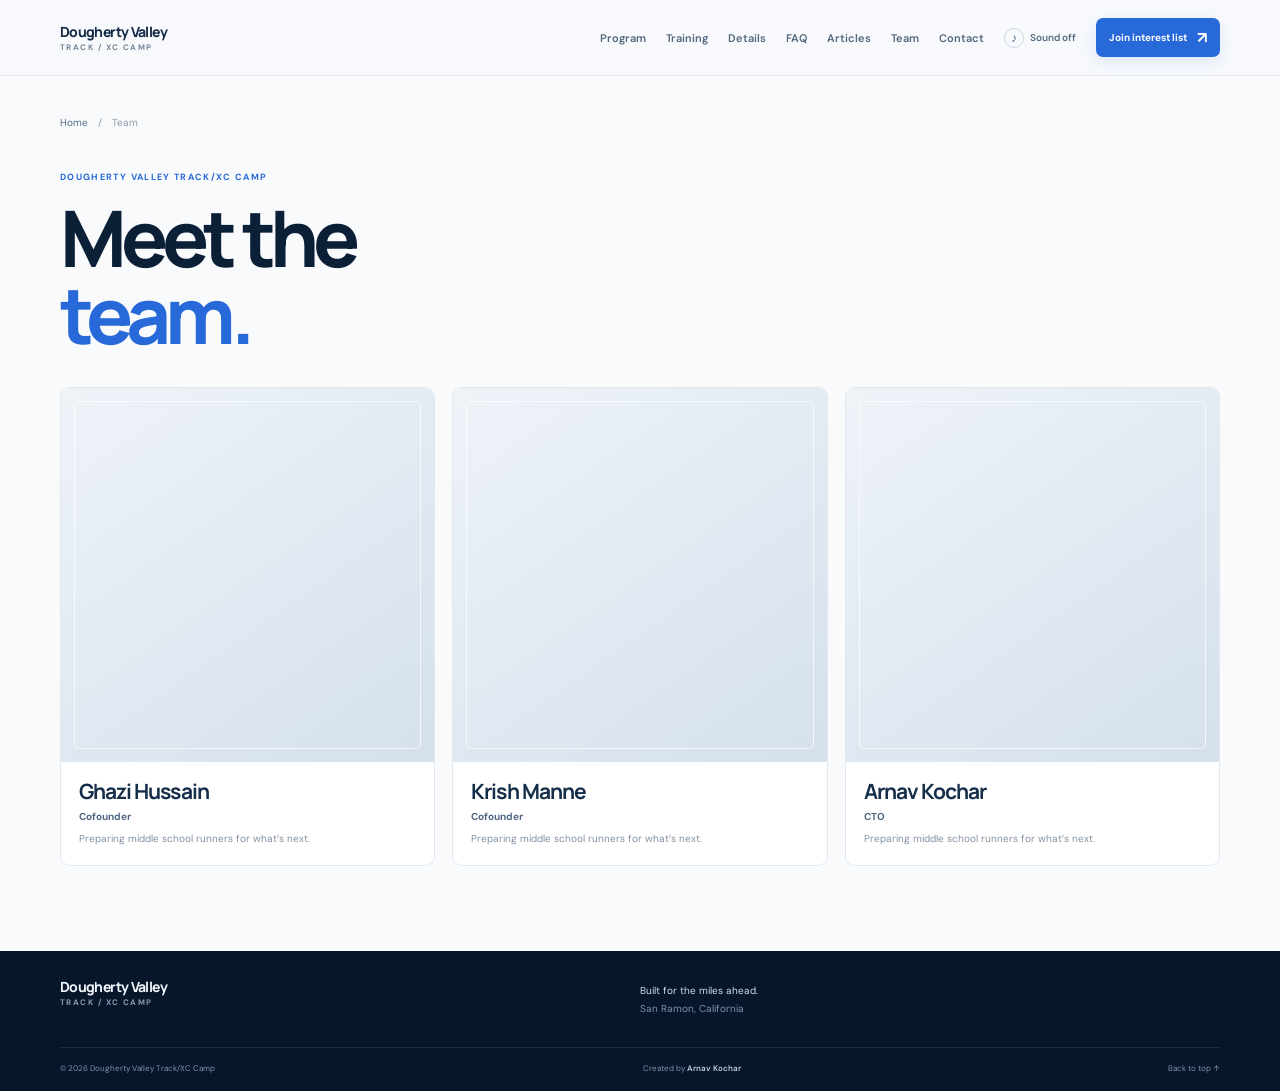
==== team.html @ f6f8bb3e "Build responsive track and XC camp website Co-authored-by: arena-agent <297053741+arena-agent@users." ====
<!doctype html>
<html lang="en"><head><meta charset="UTF-8"><meta name="viewport" content="width=device-width, initial-scale=1"><meta name="description" content="Meet the team behind Dougherty Valley Track/XC Camp."><meta name="theme-color" content="#f8fafc"><title>Meet the Team — Dougherty Valley Track/XC Camp</title><link rel="stylesheet" href="/styles.css"><script src="/script.js" defer></script></head>
<body class="team-page"><a class="skip-link" href="#main-content">Skip to content</a><header class="site-header" id="top"><nav class="nav wrap" aria-label="Main navigation"><a class="brand wordmark" href="/index.html" aria-label="Dougherty Valley Track XC Camp home"><span class="wordmark-title">Dougherty Valley</span><span class="wordmark-subtitle">TRACK / XC CAMP</span></a><button class="menu-toggle" aria-label="Open navigation" aria-expanded="false" aria-controls="primary-navigation"><span></span><span></span></button><div class="nav-links" id="primary-navigation"><a href="/index.html#program">Program</a><a href="/index.html#training">Training</a><a href="/index.html#details">Details</a><a href="/index.html#faq">FAQ</a><a href="/articles.html">Articles</a><a href="/team.html" aria-current="page">Team</a><a href="/index.html#contact">Contact</a><button class="sound-toggle" type="button" aria-label="Turn sound effects on" aria-pressed="false"><span class="sound-icon" aria-hidden="true">♪</span><span class="sound-label">Sound off</span></button><a class="button button-small" href="https://forms.gle/pATi6ZMqw8U1innz6" target="_blank" rel="noopener">Join interest list <span>↗</span></a></div></nav></header>
<main id="main-content" class="team-main wrap"><nav class="breadcrumbs" aria-label="Breadcrumb"><a href="/index.html">Home</a><span>/</span><span>Team</span></nav><header class="team-intro"><p class="eyebrow">DOUGHERTY VALLEY TRACK/XC CAMP</p><h1>Meet the<br><em>team.</em></h1></header><section class="team-roster" aria-label="Camp team members"><article class="team-member"><div class="team-photo" role="img" aria-label="Portrait space for Ghazi Hussain"></div><div class="member-info"><h2>Ghazi Hussain</h2><p class="member-role">Cofounder</p><p class="team-caption">Preparing middle school runners for what’s next.</p></div></article><article class="team-member"><div class="team-photo" role="img" aria-label="Portrait space for Krish Manne"></div><div class="member-info"><h2>Krish Manne</h2><p class="member-role">Cofounder</p><p class="team-caption">Preparing middle school runners for what’s next.</p></div></article><article class="team-member"><div class="team-photo" role="img" aria-label="Portrait space for Arnav Kochar"></div><div class="member-info"><h2>Arnav Kochar</h2><p class="member-role">CTO</p><p class="team-caption">Preparing middle school runners for what’s next.</p></div></article></section></main>
<footer class="footer"><div class="wrap footer-inner"><a class="brand wordmark" href="/index.html"><span class="wordmark-title">Dougherty Valley</span><span class="wordmark-subtitle">TRACK / XC CAMP</span></a><p>Built for the miles ahead.<br><span>San Ramon, California</span></p><div class="footer-bottom"><span>© 2026 Dougherty Valley Track/XC Camp</span><span>Created by <strong>Arnav Kochar</strong></span><a href="#top">Back to top ↑</a></div></div></footer></body></html>
---- styles.css ----
@import url('https://fonts.googleapis.com/css2?family=DM+Sans:wght@400;500;600;700&family=Manrope:wght@400;500;600;700;800&display=swap');
:root{--ink:#132840;--navy:#0b1f37;--blue:#2769d8;--sky:#81baff;--paper:#f7f9fc;--muted:#687b91;--line:#dce5ef;--white:#fff;--font:'DM Sans',-apple-system,BlinkMacSystemFont,'Segoe UI',sans-serif;--display:'Manrope',var(--font);--nav-h:76px}
*{box-sizing:border-box}html{scroll-behavior:smooth;scroll-padding-top:calc(var(--nav-h) + 10px)}body{margin:0;background:var(--paper);color:var(--ink);font-family:var(--font);-webkit-font-smoothing:antialiased}a{color:inherit;text-decoration:none}img{max-width:100%}a:focus-visible,button:focus-visible,summary:focus-visible{outline:3px solid #65a5f3;outline-offset:4px}.wrap{width:min(1160px,calc(100% - 64px));margin-inline:auto}.section{padding:104px 0}.section-kicker,.eyebrow,.hero-tags,.hero-bottom,.contact-label{font-size:9px;letter-spacing:.15em;font-weight:700}.section-kicker{color:#7d8da0;display:flex;justify-content:space-between}.section-kicker span{color:#a0adbb}
/* Navigation and wordmark */
.site-header{height:var(--nav-h);position:sticky;top:0;z-index:20;background:#f7f9fce8;backdrop-filter:blur(16px);border-bottom:1px solid #1328400d}.site-header.scrolled{box-shadow:0 6px 22px #0b1f3710}.site-header:after{content:'';position:absolute;left:0;bottom:-1px;width:var(--page-progress,0%);height:2px;background:var(--blue);transform-origin:left;transition:width .12s linear}.nav{height:100%;display:flex;align-items:center;justify-content:space-between;position:relative}.brand{display:flex;gap:10px;align-items:center;flex:0 0 auto}.brand.wordmark{display:flex;flex-direction:column;align-items:flex-start;justify-content:center;gap:3px}.wordmark-title{font:750 14px/1.1 var(--display);letter-spacing:-.045em;color:#122a45}.wordmark-subtitle{font:700 8px/1 var(--font);letter-spacing:.18em;color:#74869b}.footer .wordmark-title{color:#f2f6fb}.footer .wordmark-subtitle{color:#8b9cb0}.nav-links{display:flex;align-items:center;gap:25px;font-size:11px;font-weight:600;color:#53677d}.nav-links>a:not(.button):hover,.text-link:hover{color:var(--blue)}.button{min-height:49px;padding:0 20px;border-radius:7px;display:inline-flex;align-items:center;justify-content:center;gap:17px;background:var(--blue);color:white;font-size:12px;font-weight:700;transition:transform .2s,background .2s,box-shadow .2s;box-shadow:0 5px 15px #2769d820}.button:hover{transform:translateY(-2px);background:#1654b7;box-shadow:0 9px 20px #2769d830}.button span{font-size:16px}.button-small{min-height:39px;padding:0 13px;font-size:10px;gap:10px}.menu-toggle{display:none;border:0;background:transparent;padding:10px;cursor:pointer}.menu-toggle span{display:block;width:20px;height:2px;background:var(--navy);margin:4px 0}
/* Home hero */
.hero{position:relative;overflow:hidden;background:linear-gradient(115deg,#f7f9fc,#f1f6fc 68%,#eaf2fb)}.hero-inner{display:grid;grid-template-columns:1fr 1fr;gap:44px;align-items:center;min-height:570px;padding:28px 0 10px}.hero-copy{padding:25px 0}.eyebrow{display:flex;align-items:center;gap:10px;color:#60748b;margin:0 0 24px}.eyebrow i,.pulse{width:7px;height:7px;border-radius:50%;background:#3982eb;box-shadow:0 0 0 5px #3982eb1c}.hero h1{font:800 clamp(58px,6.1vw,82px)/.98 var(--display);letter-spacing:-.075em;color:var(--navy);margin:0}.hero h1 em,.intro h2 em,.training-head h2 em,.details h2 em,.statement h2 em,.join h2 em,.faq-layout h2 em,.learn-heading h2 em{font-style:normal;color:var(--blue)}.hero-lede{font-size:16px;line-height:1.7;color:#52657b;max-width:430px;margin:22px 0 10px}.hero-mantra{font-size:13px;font-weight:700;color:#1b3555;margin:0}.hero-actions{display:flex;align-items:center;gap:25px;margin-top:27px}.text-link{font-size:11px;font-weight:700;color:#304761;transition:color .2s}.text-link span{color:var(--blue);font-size:16px;margin-left:6px}.hero-tags{display:flex;align-items:center;gap:12px;color:#76869a;font-size:8px;margin-top:38px}.hero-tags b{width:3px;height:3px;background:#9aadc2;border-radius:50%}.hero-art{height:425px;margin:0;position:relative;border-radius:16px;overflow:hidden;background:#183958;box-shadow:0 20px 48px #102d4b24}.hero-art:after{content:'';position:absolute;inset:30% 0 0;background:linear-gradient(transparent,#071a31a8);pointer-events:none}.hero-art img{display:block;width:100%;height:100%;object-fit:cover;object-position:center 65%}.hero-art figcaption{position:absolute;z-index:1;bottom:20px;left:23px;color:white;font:700 10px var(--display);letter-spacing:.14em}.hero-bottom{height:66px;display:flex;align-items:center;justify-content:space-between;color:#8191a3;font-size:8px}.scroll-cue{display:flex;align-items:center;gap:12px}.scroll-cue i{font-size:17px;color:var(--blue);font-style:normal}
/* Program */
.intro-layout{display:grid;grid-template-columns:1fr .7fr;align-items:end;gap:40px;margin:44px 0 58px}.intro h2,.training-head h2,.details h2,.statement h2,.join h2,.faq-layout h2{font:700 clamp(40px,5vw,62px)/1.08 var(--display);letter-spacing:-.065em;color:var(--navy);margin:0}.intro-copy{max-width:390px;padding-bottom:4px}.intro-copy p,.training-head>p,.join-head>p{font-size:14px;line-height:1.8;color:var(--muted);margin:0 0 21px}.value-grid{display:grid;grid-template-columns:repeat(4,1fr);border-top:1px solid var(--line);border-bottom:1px solid var(--line)}.value-card{min-height:205px;padding:24px 20px 22px 0}.value-card+.value-card{border-left:1px solid var(--line);padding-left:20px}.card-index{font-size:8px;letter-spacing:.12em;color:#9aa8b8}.mini-icon{height:43px;margin-top:14px;font-size:26px;line-height:1;color:#3577d7}.value-card h3,.training-card h3,.step h3{font:700 15px var(--display);letter-spacing:-.03em;margin:8px 0}.value-card p,.training-card p,.step p{font-size:11px;line-height:1.75;color:#78889b;margin:0;max-width:230px}
/* Training cards */
.training-section{background:var(--navy);color:white;overflow:hidden;position:relative}.training-section:before{content:'';position:absolute;inset:0;background:radial-gradient(ellipse at 85% 0%,#17406e 0,transparent 38%);pointer-events:none}.training-section .wrap{position:relative}.light{color:#a6bad3}.light span{color:#718ba9}.training-head{display:flex;align-items:end;justify-content:space-between;gap:30px;margin:40px 0 43px}.training-head h2,.statement h2{color:white}.training-head h2 em,.statement h2 em{color:#73b6ff}.training-head>p{max-width:300px;color:#a8b7cb;margin:0 0 4px}.training-grid{display:grid;grid-template-columns:repeat(3,1fr);gap:16px}.training-card{border:1px solid #ffffff1c;background:#ffffff08;border-radius:10px;padding:10px 10px 21px;transition:transform .22s,border-color .22s}.training-card:hover{transform:translateY(-4px);border-color:#ffffff55}.pillar-visual{height:182px;border-radius:6px;position:relative;overflow:hidden}.pillar-visual:after{content:'';position:absolute;inset:0;background:linear-gradient(135deg,#ffffff13,transparent 65%)}.pillar-visual>span{position:absolute;z-index:1;left:14px;top:13px;color:#c2ddff;font-size:8px;letter-spacing:.13em}.endurance{background:radial-gradient(circle at 50% 50%,#5db4ff,#2476c8 32%,#12406e 72%)}.orbit{position:absolute;width:175px;height:175px;border:1px solid #c4e7ff9c;border-radius:50%;left:50%;top:50%;transform:translate(-50%,-50%) scaleY(.42) rotate(-23deg)}.orbit-b{width:245px;height:245px;transform:translate(-50%,-50%) scaleY(.42) rotate(24deg);border-color:#b9dcff58}.speed{background:linear-gradient(115deg,#092d58,#296ab5)}.speed-line{position:absolute;left:15%;top:37%;height:1px;width:72%;background:linear-gradient(90deg,transparent,#bcdefe,transparent);transform:rotate(-19deg)}.speed-line:nth-child(2){top:50%;left:8%;width:85%}.speed-line:nth-child(3){top:64%;left:22%;width:66%}.mobility{background:linear-gradient(145deg,#0d3158,#1b5691)}.mobility-ring{position:absolute;width:130px;height:130px;border:1px solid #9ed2ff9c;border-radius:46% 54% 58% 42%;left:50%;top:50%;transform:translate(-50%,-50%) rotate(42deg)}.mobility-ring.small{width:80px;height:80px;border-color:#d3e9ff}.training-meta{color:#83baff;font-size:8px;letter-spacing:.15em;margin:18px 3px 7px}.training-card h3{font-size:18px;color:white;margin:0 3px 8px}.training-card p{color:#aabbd0;margin-left:3px;max-width:280px}
/* Field notes cards */
.learn-section{padding-top:88px;border-top:1px solid var(--line)}.learn-heading{display:grid;grid-template-columns:1fr .55fr;align-items:end;gap:48px;margin:37px 0 34px}.learn-heading h2{font:700 clamp(40px,5vw,58px)/1.05 var(--display);letter-spacing:-.065em;color:var(--navy);margin:0}.learn-eyebrow{font-size:9px;margin:0 0 12px;color:var(--blue);letter-spacing:.16em}.learn-intro{font-size:13px;line-height:1.8;color:var(--muted);margin:0 0 5px;max-width:355px}.article-cards,.article-index-grid{display:grid;grid-template-columns:repeat(3,minmax(0,1fr));gap:16px}.article-card{display:block;background:white;border:1px solid #e2e9f1;border-radius:10px;overflow:hidden;transition:transform .23s,box-shadow .23s,border-color .23s}.article-card:hover{transform:translateY(-4px);box-shadow:0 14px 32px #122b4612;border-color:#c8d7e8}.article-card-image{height:205px;position:relative;overflow:hidden;background:#dde7f1}.article-card-image img{width:100%;height:100%;object-fit:cover;display:block;transition:transform .55s}.article-card:hover .article-card-image img{transform:scale(1.035)}.article-card-image span{position:absolute;right:12px;top:12px;background:#fff;padding:7px 9px;border-radius:3px;font-size:8px;letter-spacing:.1em;font-weight:700;color:#203956}.article-card-copy{padding:18px 19px 20px}.article-card-copy>p{font-size:8px;letter-spacing:.13em;color:#71839a;font-weight:700;margin:0 0 8px}.article-card-copy h3{font:700 17px/1.3 var(--display);letter-spacing:-.035em;margin:0 0 8px;color:#122b47}.article-card-copy>span{font-size:10px;line-height:1.7;color:#71839a;display:block}.article-card-copy b{display:block;margin-top:10px;font-size:10px;color:var(--blue)}
/* Instagram updates */
.social-proof{padding-top:40px;border-top:1px solid var(--line)}.social-heading{display:flex;align-items:end;justify-content:space-between;margin:37px 0 32px}.social-heading h2{font:700 clamp(40px,5vw,58px)/1.05 var(--display);letter-spacing:-.065em;color:var(--navy);margin:0}.social-heading h2 em{font-style:normal;color:var(--blue)}.social-eyebrow{font-size:9px;margin:0 0 12px;color:var(--blue);letter-spacing:.16em}.social-posts{display:grid;grid-template-columns:repeat(3,1fr);border-top:1px solid var(--line);border-bottom:1px solid var(--line)}.social-post{min-height:160px;padding:20px 20px 19px 0;display:flex;flex-direction:column;justify-content:space-between}.social-post+.social-post{border-left:1px solid var(--line);padding-left:20px}.social-post:hover strong{color:var(--blue)}.social-date{font-size:8px;letter-spacing:.12em;font-weight:700;color:#8798aa}.social-post strong{font:700 14px/1.45 var(--display);letter-spacing:-.02em;max-width:275px;color:#1a2d46;transition:color .2s}.post-link{font-size:10px;font-weight:700;color:#536981}.post-link b{font-size:14px;color:var(--blue);margin-left:5px}.social-disclaimer{font-size:10px;color:#8695a7;margin:12px 0 0}
/* Details and outcomes */
.details-layout{display:grid;grid-template-columns:.75fr 1fr;gap:92px;margin-top:53px}.details-note{font-size:12px;line-height:1.8;color:var(--muted);max-width:310px;margin:21px 0}.details-list{margin:0}.details-list>div{display:grid;grid-template-columns:120px 1fr;padding:17px 0;border-bottom:1px solid var(--line);gap:10px}.details-list>div:first-child{border-top:1px solid var(--line)}.details-list dt{font-size:8px;letter-spacing:.14em;color:#8292a6;font-weight:700;padding-top:4px}.details-list dd{font-size:13px;font-weight:700;margin:0;color:#243b57}.details-list dd span{display:block;font-size:10px;font-weight:400;color:#8392a4;margin-top:5px;line-height:1.65}.details .button{margin-top:4px}.statement{position:relative;overflow:hidden;background:#081a32;padding:102px 0;color:white}.statement:after{content:'';position:absolute;right:-190px;top:-240px;width:700px;height:700px;border:1px solid #6099db22;border-radius:50%;box-shadow:0 0 0 65px #6099db09,0 0 0 130px #6099db07}.statement-shape{position:absolute;right:12%;top:32%;width:300px;height:300px;border-radius:50%;background:#1766b830;filter:blur(65px)}.statement-inner{position:relative;z-index:1}.statement h2{font-size:clamp(48px,6vw,75px);margin:46px 0 17px}.statement-copy{color:#b4c2d2;font-size:14px;line-height:1.8;max-width:460px}.outcomes{display:grid;grid-template-columns:1fr 1fr;gap:16px 34px;margin-top:42px;max-width:690px}.outcomes span{font-size:11px;color:#d3deea;display:flex;align-items:center;gap:10px}.outcomes i{font-style:normal;color:#7dbbff;font-size:17px}
/* How to join */
.join-head{display:flex;align-items:end;justify-content:space-between;gap:30px;margin:43px 0}.join-head>p{max-width:345px;margin:0 0 4px}.steps{border-top:1px solid var(--line)}.step{display:grid;grid-template-columns:75px 1fr 28px;align-items:center;padding:21px 2px;border-bottom:1px solid var(--line)}.step-number{font:700 12px var(--display);color:var(--blue)}.step h3{font-size:14px;margin:0 0 6px}.step p{max-width:none}.step-arrow{font-size:18px;color:#94a8bf;transition:transform .2s}.step:hover .step-arrow{transform:translate(3px,-3px);color:var(--blue)}.join-foot{display:flex;align-items:center;justify-content:space-between;margin-top:27px}.join-foot p{font-size:12px;line-height:1.6;font-weight:700;margin:0}.join-foot p span{font-weight:400;color:var(--muted)}
/* FAQ and contact */
.faq-section{background:#edf3fa}.faq-layout{display:grid;grid-template-columns:.75fr 1fr;gap:90px;margin-top:46px}.faq-aside{font-size:11px;color:#75869a;margin-top:22px}.faq-aside a{display:block;margin-top:8px;color:var(--blue);font-weight:700}.faq-item{border-bottom:1px solid #d2deeb}.faq-item:first-child{border-top:1px solid #d2deeb}.faq-item summary{list-style:none;cursor:pointer;position:relative;padding:17px 35px 17px 0;font:700 12px var(--display);color:#223952}.faq-item summary::-webkit-details-marker{display:none}.faq-item summary span:before,.faq-item summary span:after{content:'';position:absolute;right:7px;top:50%;width:12px;height:1px;background:#3477d3;transition:transform .2s}.faq-item summary span:after{transform:rotate(90deg)}.faq-item[open] summary span:after{transform:rotate(0)}.faq-item p{font-size:11px;line-height:1.8;color:#6f8094;margin:-2px 25px 16px 0;max-width:550px}.contact-section{position:relative;overflow:hidden;background:linear-gradient(115deg,#0a1d38,#102b4e);color:white;padding:96px 0 66px}.contact-orb{position:absolute;right:5%;top:-240px;width:650px;height:650px;border:1px solid #b0d9ff1a;border-radius:50%;box-shadow:0 0 0 60px #b0d9ff08,0 0 0 120px #b0d9ff06}.contact-inner{position:relative;z-index:1}.contact-label{display:flex;align-items:center;gap:12px;color:#93acc9}.pulse{background:#83c3ff;box-shadow:0 0 0 5px #83c3ff1a}.contact-section h2{font:700 clamp(48px,6vw,72px)/1.05 var(--display);letter-spacing:-.06em;margin:29px 0 17px}.contact-section h2 em{font-style:normal;color:#81bcff}.contact-inner>p{font-size:13px;color:#b0bfd0;max-width:430px;line-height:1.8}.contact-actions{display:flex;gap:12px;margin-top:26px}.button-white{background:white;color:#142b49;box-shadow:none}.button-white:hover{background:#eaf3ff}.button-outline{background:transparent;border:1px solid #ffffff58;color:white;box-shadow:none}.button-outline:hover{background:#ffffff12}.contact-links{display:flex;gap:30px;margin-top:58px;padding-top:18px;border-top:1px solid #ffffff20;font-size:10px;color:#d1dce8}.contact-links a span{color:#88bfff;margin-left:5px}.footer{background:#07162b;color:#d5dfeb;padding:28px 0 18px}.footer-inner{display:grid;grid-template-columns:1fr 1fr;align-items:start}.footer p{font-size:10px;line-height:1.8;margin:3px 0;color:#d5dfeb}.footer p span{color:#8092a8}.footer-bottom{grid-column:1/-1;display:flex;justify-content:space-between;border-top:1px solid #ffffff17;margin-top:26px;padding-top:15px;font-size:8px;color:#8192a7}.footer-bottom strong{color:#c2d2e4;font-weight:600}.footer-bottom a:hover{color:white}
/* Editorial pages */
.article-page{background:#f8fafc}.articles-index{padding-top:38px;padding-bottom:92px}.breadcrumbs{display:flex;align-items:center;gap:10px;font-size:10px;color:#8b9aab;margin:15px 0 38px}.breadcrumbs a{color:#536981}.breadcrumbs a:hover{color:var(--blue)}.article-index-head{max-width:760px;margin:0 0 45px}.article-index-head .eyebrow,.article-header .eyebrow{font-size:9px;color:var(--blue);margin-bottom:16px}.article-index-head h1,.article-header h1{font:750 clamp(49px,7vw,78px)/1.02 var(--display);letter-spacing:-.07em;color:#0a1c33;margin:0}.article-index-head h1 em,.article-header h1 em{font-style:normal;color:var(--blue)}.article-index-head>p:last-child{max-width:550px;color:#687a90;font-size:15px;line-height:1.8;margin:18px 0 0}.article-index-grid{max-width:1100px}.article-index-grid .article-card-image{height:225px}.article-shell{padding-top:27px;padding-bottom:95px}.article-shell .breadcrumbs{margin:12px 0 35px}.article-header{max-width:820px;margin:0 auto 30px}.article-header h1{font-size:clamp(47px,6.5vw,76px)}.article-deck{font-size:16px;line-height:1.75;color:#60738a;max-width:680px;margin:18px 0 0}.article-hero-photo{max-width:1000px;height:400px;margin:0 auto 44px;position:relative;overflow:hidden;border-radius:11px;background:#e3eaf2}.article-hero-photo img{width:100%;height:100%;object-fit:cover;display:block}.article-hero-photo.track-photo img{object-position:center 66%}.article-body{display:grid;grid-template-columns:180px minmax(0,660px);gap:52px;justify-content:center}.article-toc{align-self:start;position:sticky;top:100px;border-top:1px solid var(--line);padding-top:14px;display:flex;flex-direction:column;gap:10px}.article-toc span{font-size:8px;letter-spacing:.14em;font-weight:700;color:#8999aa;margin-bottom:4px}.article-toc a{font-size:10px;line-height:1.5;color:#687c91}.article-toc a:hover{color:var(--blue)}.article-copy{font-size:14px;line-height:1.9;color:#475b72}.article-copy p{margin:0 0 19px}.article-copy h2{font:700 26px/1.25 var(--display);letter-spacing:-.045em;color:#132b47;margin:40px 0 14px;scroll-margin-top:95px}.article-copy .article-lead{font-size:16px;line-height:1.8;color:#243b56;margin-bottom:26px}.article-copy ul{padding-left:21px;margin:2px 0 24px}.article-copy li{padding:4px 0 4px 4px}.fact-callout{background:#edf4fb;border-left:3px solid #397dd3;padding:21px 22px;margin:28px 0;color:#334c68}.fact-callout>span{font-size:8px;letter-spacing:.14em;font-weight:700;color:#4677af}.fact-callout p{font-size:12px;line-height:1.8;margin:11px 0}.fact-callout a{display:block;font-size:10px;font-weight:700;color:var(--blue);margin-top:9px}.reader-prompt{margin:25px 0;padding:18px 19px;background:#f0f5fa;border-radius:7px;border-left:2px solid #4a84d2}.reader-prompt span{font-size:8px;letter-spacing:.14em;font-weight:700;color:#597da8}.reader-prompt p{font:600 13px/1.7 var(--display);color:#254361;margin:8px 0 0}.article-next{display:grid;grid-template-columns:1fr auto;gap:5px 12px;margin-top:34px;padding:16px 17px;border:1px solid var(--line);background:white;border-radius:8px;transition:border-color .2s,transform .2s}.article-next:hover{border-color:#8db3df;transform:translateY(-2px)}.article-next span{grid-column:1/-1;font-size:8px;letter-spacing:.14em;font-weight:700;color:#8092a6}.article-next strong{font:700 14px var(--display);color:#1a3554}.article-next b{grid-column:2;grid-row:2;color:var(--blue)}.reading-progress{position:fixed;top:var(--nav-h);left:0;right:0;height:2px;z-index:21;pointer-events:none}.reading-progress span{height:100%;width:0;display:block;background:#4a91ec;transform-origin:left center}
/* Team page */
.team-page{background:#f8fafc}.team-main{padding-top:25px;padding-bottom:85px}.team-main .breadcrumbs{margin-bottom:42px}.team-intro{max-width:760px;padding:0 0 48px}.team-intro .eyebrow{font-size:9px;color:var(--blue);margin-bottom:16px}.team-intro h1{font:750 clamp(52px,7vw,78px)/.99 var(--display);letter-spacing:-.075em;color:var(--navy);margin:0}.team-intro h1 em{font-style:normal;color:var(--blue)}.team-intro>p:last-child{max-width:570px;color:#64778e;font-size:15px;line-height:1.8;margin:19px 0 0}.team-roster{display:grid;grid-template-columns:repeat(3,minmax(0,1fr));gap:17px}.team-member{min-width:0;background:#fff;border:1px solid #e1e8f0;border-radius:10px;overflow:hidden;transition:transform .2s,box-shadow .2s}.team-member:hover{transform:translateY(-3px);box-shadow:0 14px 30px #112c4610}.team-photo{aspect-ratio:4/4.2;position:relative;overflow:hidden;display:grid;place-items:center;background:linear-gradient(145deg,#e6edf5,#d8e4f0 55%,#cbd9e8)}.team-photo.photo-two{background:linear-gradient(145deg,#e9edf2,#dce6ee 55%,#cfdce6)}.team-photo.photo-three{background:linear-gradient(145deg,#e7edf4,#dbe4ed 55%,#c8d8e8)}.portrait-head{position:absolute;top:25%;left:50%;width:22%;aspect-ratio:1;border-radius:50%;background:#aebfd0;transform:translateX(-50%)}.portrait-shoulders{position:absolute;top:48%;left:50%;width:52%;height:42%;border-radius:50% 50% 0 0;background:#aebfd0;transform:translateX(-50%)}.photo-two .portrait-head,.photo-two .portrait-shoulders{background:#a9bbc9}.photo-three .portrait-head,.photo-three .portrait-shoulders{background:#a8b9ce}.member-info{padding:18px 19px 21px}.member-number{display:block;font-size:8px;letter-spacing:.14em;color:#8a9aac;margin-bottom:10px}.team-member h2{font:700 clamp(19px,2.1vw,24px)/1.22 var(--display);letter-spacing:-.045em;color:#152e49;margin:0}.team-member p{font-size:11px;color:#71839a;margin:7px 0 0}.team-contact{display:flex;align-items:center;justify-content:space-between;gap:30px;margin-top:48px;padding:29px 31px;background:#edf3fa;border-radius:9px}.team-contact .eyebrow{color:#6d83a0;font-size:8px;margin:0 0 10px}.team-contact h2{font:700 clamp(24px,3vw,34px)/1.12 var(--display);letter-spacing:-.05em;color:#112a46;margin:0}.team-contact>div>p:last-child{font-size:11px;line-height:1.7;color:#687c92;max-width:400px;margin:12px 0 0}.team-contact .button{flex:0 0 auto}
/* Motion, skip link, and responsive behavior */
.reveal{opacity:0;transform:translateY(14px);transition:opacity .55s ease,transform .55s cubic-bezier(.2,.65,.3,1)}.reveal.visible{opacity:1;transform:translateY(0)}.training-grid .reveal:nth-child(2),.article-cards .reveal:nth-child(2){transition-delay:.07s}.training-grid .reveal:nth-child(3),.article-cards .reveal:nth-child(3){transition-delay:.14s}.skip-link{position:fixed;top:8px;left:8px;z-index:50;transform:translateY(-150%);padding:10px 14px;background:#fff;color:#12345a;border:2px solid #4a91ec;border-radius:5px;font-size:12px;font-weight:700}.skip-link:focus{transform:translateY(0)}
@media(max-width:1000px){.wrap{width:min(100% - 44px,800px)}.nav-links{display:none;position:absolute;top:calc(100% + 9px);right:0;width:270px;padding:15px;background:#f8fafcf5;border:1px solid var(--line);border-radius:10px;box-shadow:0 14px 35px #0b1f371a;flex-direction:column;align-items:stretch;gap:0}.nav-links.open{display:flex}.nav-links>a:not(.button){display:block;padding:12px 5px;border-bottom:1px solid #e4ebf3}.nav-links .button{margin-top:12px}.menu-toggle{display:block}.hero-inner{grid-template-columns:1fr .9fr;gap:25px}.hero h1{font-size:66px}.hero-art{height:370px}.value-card{padding-right:13px}.value-card+.value-card{padding-left:13px}.details-layout,.faq-layout{gap:50px}.article-cards,.article-index-grid{grid-template-columns:repeat(2,minmax(0,1fr))}.article-body{grid-template-columns:150px minmax(0,660px);gap:32px}.team-roster{grid-template-columns:repeat(2,minmax(0,1fr))}}
@media(max-width:650px){:root{--nav-h:66px}.wordmark-title{font-size:12px}.wordmark-subtitle{font-size:7px}html{scroll-padding-top:76px}.wrap{width:calc(100% - 40px)}.nav-links{left:0;right:0;width:auto;top:calc(100% + 1px);border-radius:0 0 10px 10px}.hero-inner{display:flex;flex-direction:column;align-items:stretch;gap:28px;padding:49px 0 0;min-height:0}.hero-copy{padding:0}.hero h1{font-size:clamp(54px,14vw,74px)}.eyebrow{font-size:8px;margin-bottom:18px}.hero-lede{font-size:14px;max-width:390px;margin-top:19px}.hero-mantra{font-size:11px}.hero-actions{gap:15px;flex-wrap:wrap;margin-top:24px}.button{min-height:47px;padding:0 15px;gap:12px}.text-link{font-size:10px}.hero-tags{margin-top:25px;gap:8px;font-size:7px}.hero-art{height:280px;border-radius:12px}.hero-art figcaption{left:16px;bottom:15px;font-size:8px}.hero-bottom{height:52px;font-size:7px}.section{padding:72px 0}.section-kicker{font-size:8px}.intro-layout,.details-layout,.faq-layout{grid-template-columns:1fr;gap:22px}.intro-layout{margin:31px 0 32px}.intro h2,.training-head h2,.details h2,.join h2,.faq-layout h2{font-size:43px}.intro-copy p{font-size:13px}.value-grid{grid-template-columns:1fr 1fr}.value-card{min-height:185px;padding:17px 11px 17px 0}.value-card+.value-card{padding-left:11px}.value-card:nth-child(3){border-left:0;padding-left:0;border-top:1px solid var(--line)}.value-card:nth-child(4){border-top:1px solid var(--line)}.value-card h3{font-size:13px}.value-card p{font-size:10px}.training-section .section{padding:72px 0}.training-head,.join-head{display:block;margin:33px 0 27px}.training-head>p,.join-head>p{margin-top:15px;font-size:12px}.training-grid{grid-template-columns:1fr;gap:12px}.training-card{padding:9px 9px 18px}.pillar-visual{height:160px}.training-card h3{font-size:17px}.learn-section{padding-top:66px}.learn-heading{grid-template-columns:1fr;gap:14px;margin:29px 0 22px}.learn-intro{font-size:12px}.article-cards,.article-index-grid{grid-template-columns:1fr;gap:13px}.article-card-image{height:185px}.article-card-copy{padding:17px}.article-card-copy h3{font-size:17px}.social-proof{padding-top:28px}.social-heading{display:block;margin:29px 0 22px}.social-heading .text-link{display:inline-block;margin-top:15px}.social-posts{grid-template-columns:1fr}.social-post{min-height:125px;padding:15px 0}.social-post+.social-post{border-left:0;border-top:1px solid var(--line);padding-left:0}.social-post strong{font-size:13px}.details-layout{margin-top:32px}.details-note{margin:15px 0}.details-list{margin-top:15px}.details-list>div{grid-template-columns:88px 1fr;padding:15px 0}.details-list dd{font-size:12px}.statement{padding:72px 0}.statement h2{font-size:48px;margin:34px 0 15px}.statement-copy{font-size:12px}.outcomes{grid-template-columns:1fr;gap:12px;margin-top:28px}.outcomes span{font-size:10px}.join-head{margin-bottom:28px}.step{grid-template-columns:42px 1fr 20px;padding:18px 0}.step h3{font-size:13px}.step p{font-size:10px;max-width:265px}.join-foot{align-items:flex-start;gap:14px;flex-direction:column}.faq-layout{margin-top:30px}.faq-aside{margin-top:14px}.faq-item summary{font-size:11px;padding:15px 27px 15px 0}.faq-item p{font-size:10px}.contact-section{padding:70px 0 44px}.contact-section h2{font-size:47px;margin:27px 0 14px}.contact-inner>p{font-size:12px}.contact-actions{flex-direction:column;align-items:stretch;max-width:290px}.contact-links{margin-top:40px;flex-direction:column;gap:11px}.footer-inner{grid-template-columns:1fr;gap:16px}.footer-bottom{grid-column:1;flex-wrap:wrap;gap:10px;margin-top:8px}.footer-bottom>*{flex-basis:45%}.footer-bottom a{text-align:right}.articles-index{padding-top:20px;padding-bottom:65px}.breadcrumbs{margin:13px 0 27px;font-size:9px}.article-index-head{margin-bottom:29px}.article-index-head h1{font-size:47px}.article-index-head>p:last-child{font-size:13px}.article-shell{padding-top:15px;padding-bottom:65px}.article-shell .breadcrumbs{margin:10px 0 24px;gap:7px}.article-header{margin-bottom:20px}.article-header .eyebrow{font-size:8px}.article-header h1{font-size:46px}.article-deck{font-size:14px;margin-top:14px}.article-hero-photo{height:235px;border-radius:8px;margin-bottom:25px}.article-body{display:flex;flex-direction:column;gap:23px}.article-toc{position:static;display:grid;grid-template-columns:1fr 1fr;gap:8px 12px;padding-top:11px}.article-toc span{grid-column:1/-1}.article-toc a{font-size:9px}.article-copy{font-size:12px;line-height:1.85}.article-copy .article-lead{font-size:14px}.article-copy h2{font-size:22px;margin:31px 0 11px}.fact-callout{padding:17px;margin:22px 0}.fact-callout p{font-size:11px}.reader-prompt{padding:15px}.reader-prompt p{font-size:12px}.article-copy ul{padding-left:18px}.team-main{padding-top:18px;padding-bottom:65px}.team-main .breadcrumbs{margin-bottom:29px}.team-intro{padding-bottom:30px}.team-intro h1{font-size:47px}.team-intro>p:last-child{font-size:13px}.team-roster{grid-template-columns:1fr;gap:13px}.team-photo{aspect-ratio:4/3.3}.member-info{padding:16px 17px 18px}.team-contact{align-items:flex-start;flex-direction:column;margin-top:32px;padding:22px 19px;gap:18px}}
@media(prefers-reduced-motion:reduce){*,*::before,*::after{scroll-behavior:auto!important;animation-duration:.01ms!important;animation-iteration-count:1!important;transition-duration:.01ms!important}.reveal{opacity:1;transform:none}}
/* Compact team directory: photo, name, role, one-line caption */
.team-intro{padding-bottom:34px}
.team-photo{aspect-ratio:1/1;display:block;background:linear-gradient(145deg,#eef3f8,#dfe8f1 60%,#d5e0eb)}
.team-photo.photo-two{background:linear-gradient(145deg,#f0f4f8,#e2eaf1 60%,#d8e3ec)}
.team-photo.photo-three{background:linear-gradient(145deg,#edf3f8,#dce7f0 60%,#d1dfea)}
.team-photo:after{content:'';position:absolute;inset:13px;border:1px solid #ffffffad;border-radius:5px;pointer-events:none}
.member-info{padding:17px 18px 19px}
.team-member h2{font-size:21px;margin:0}
.team-member p.member-role{margin:6px 0 8px;color:#4d6682;font-weight:700;font-size:10px}
.team-member p.team-caption{margin:0;color:#8291a2;font-size:10px;line-height:1.5}
.team-roster{border:0}
.team-member{border:1px solid #e1e8f0}
@media(max-width:650px){.team-photo{aspect-ratio:4/3}.member-info{padding:15px 16px 17px}}
/* Motion: a slow camera-like drift, crisp presses, and a calmer mobile menu */
@keyframes heroDrift{from{transform:scale(1.025) translate3d(-.2%,0,0)}to{transform:scale(1.07) translate3d(.3%,-.2%,0)}}
@keyframes cueNudge{0%,100%{transform:translateY(0)}50%{transform:translateY(3px)}}
.hero-art img{animation:heroDrift 24s ease-in-out infinite alternate;will-change:transform}
.scroll-cue i{animation:cueNudge 2.4s ease-in-out infinite}
.button:active,.article-card:active,.team-member:active{transform:scale(.985)}
.menu-toggle span{transition:transform .2s ease}
.menu-toggle[aria-expanded="true"] span:first-child{transform:translateY(3px) rotate(45deg)}
.menu-toggle[aria-expanded="true"] span:last-child{transform:translateY(-3px) rotate(-45deg)}
.sound-toggle{border:0;background:transparent;color:#566c83;display:inline-flex;align-items:center;gap:6px;padding:8px 0;font:600 10px var(--font);white-space:nowrap;cursor:pointer;transition:color .18s}
.sound-toggle:hover{color:var(--blue)}
.sound-icon{display:grid;place-items:center;width:20px;height:20px;border:1px solid #cad7e5;border-radius:50%;font-size:12px;line-height:1;color:#56708d}
.sound-toggle[aria-pressed="true"] .sound-icon{background:#e8f2ff;color:var(--blue);border-color:#9dc3f0}
.nav-links{gap:20px}
@media(max-width:1000px){.sound-toggle{width:100%;padding:12px 5px;border-bottom:1px solid #e4ebf3;justify-content:flex-start}.menu-toggle[aria-expanded="true"]{background:#edf3f9;border-radius:8px}}
@media(max-width:650px){.sound-toggle{font-size:11px;padding:13px 4px}.hero-art img{animation-duration:30s}}
@media(prefers-reduced-motion:reduce){.hero-art img,.scroll-cue i{animation:none!important}.button:active,.article-card:active,.team-member:active{transform:none}}

/* Hand-drawn training motion: track-lap pulse, sprint trace, and breathing mobility rings. */
@keyframes lapTrace{to{stroke-dashoffset:-100}}
@keyframes lapOrbit{0%{transform:translate(-50%,-50%) scaleY(.42) rotate(-23deg)}100%{transform:translate(-50%,-50%) scaleY(.42) rotate(337deg)}}
@keyframes sprintPass{0%{transform:translateX(-120%) rotate(-19deg);opacity:0}20%{opacity:.8}80%{opacity:.8}100%{transform:translateX(120%) rotate(-19deg);opacity:0}}
@keyframes mobilityBreath{0%,100%{transform:translate(-50%,-50%) rotate(42deg) scale(.92);border-radius:46% 54% 58% 42%}50%{transform:translate(-50%,-50%) rotate(132deg) scale(1.08);border-radius:58% 42% 46% 54%}}
@keyframes tick{0%,100%{transform:scaleY(.65);opacity:.5}50%{transform:scaleY(1.2);opacity:1}}
.endurance .orbit-a{animation:lapOrbit 36s linear infinite}
.endurance .orbit-b{animation:lapOrbit 52s linear infinite reverse}
.speed .speed-line:first-child{animation:sprintPass 4.8s cubic-bezier(.4,0,.6,1) infinite}
.speed .speed-line:nth-child(2){animation:sprintPass 4.8s 1.1s cubic-bezier(.4,0,.6,1) infinite}
.speed .speed-line:nth-child(3){animation:sprintPass 4.8s 2.2s cubic-bezier(.4,0,.6,1) infinite}
.mobility .mobility-ring{animation:mobilityBreath 7s ease-in-out infinite}
.mobility .mobility-ring.small{animation-delay:-3.5s;animation-duration:7s}
.training-card{position:relative;overflow:hidden}
.training-card:after{content:'';position:absolute;left:0;top:0;width:100%;height:2px;background:linear-gradient(90deg,transparent,#8ecaff,transparent);transform:translateX(-110%);transition:transform .65s cubic-bezier(.2,.7,.2,1)}
.training-card:hover:after,.training-card:focus-within:after{transform:translateX(110%)}
/* Editorial entrances use a short, staggered settling motion, not a generic pop. */
.reveal{transition:opacity .65s ease,transform .65s cubic-bezier(.18,.7,.25,1)}
.hero-copy.reveal{transform:translate3d(-12px,8px,0)}
.hero-art.reveal{transform:translate3d(12px,0,0) scale(.985)}
.hero-copy.reveal.visible,.hero-art.reveal.visible{transform:none}
@media(prefers-reduced-motion:reduce){.endurance .orbit-a,.endurance .orbit-b,.speed .speed-line,.mobility .mobility-ring{animation:none!important}.training-card:after{display:none}}
.hero-art img{translate:var(--pointer-x,0) var(--pointer-y,0);transition:translate .45s cubic-bezier(.2,.7,.2,1)}
@media(prefers-reduced-motion:reduce){.hero-art img{translate:none!important}}
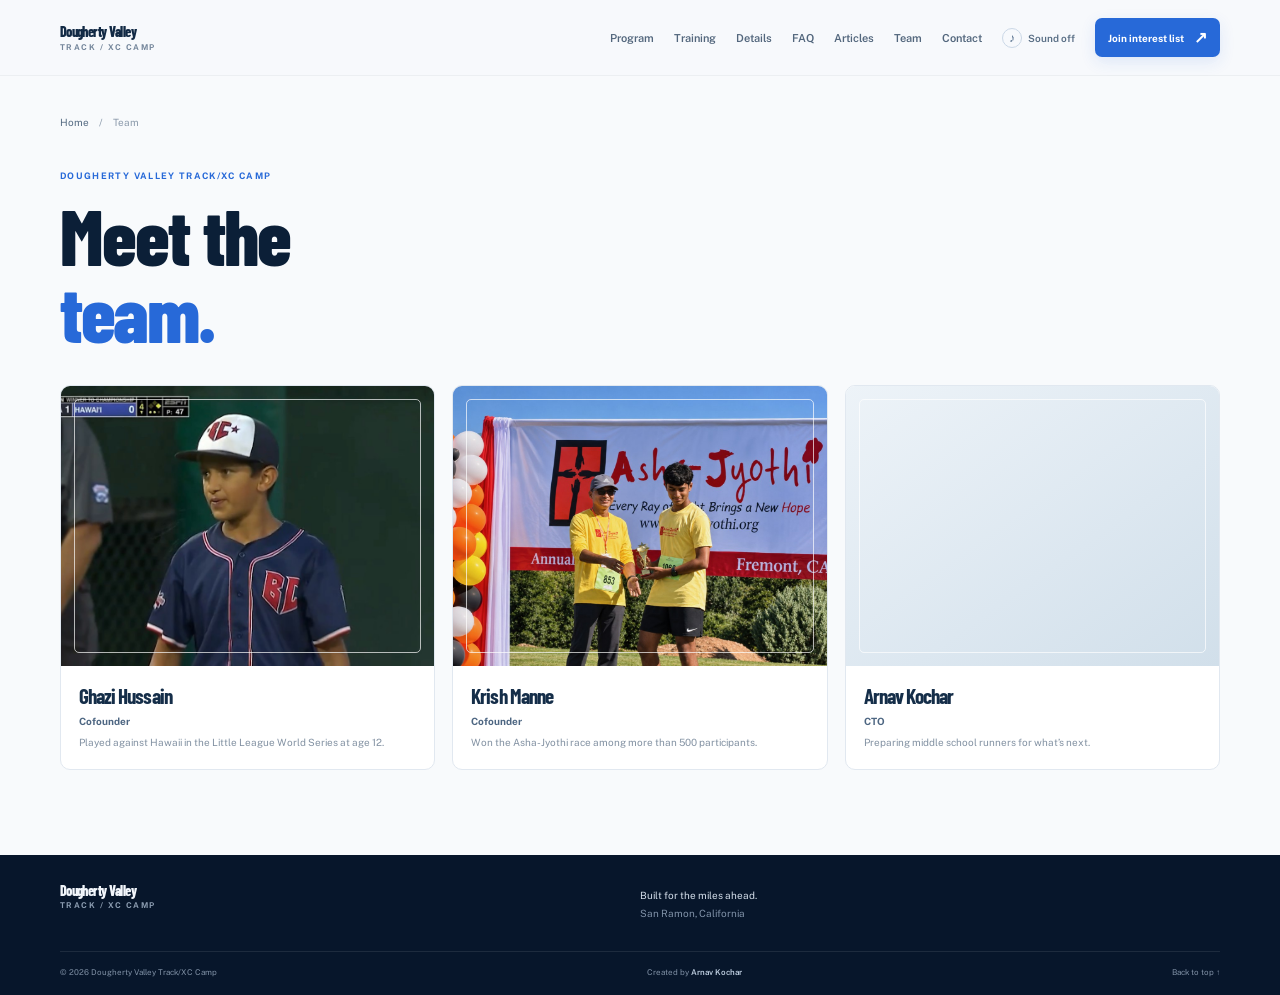
==== commit c8de0c17: "Add approved cofounder photos and bios Co-authored-by: arena-agent <297053741+arena-agent@users.nore" ====
--- a/team.html
+++ b/team.html
@@ -1,5 +1,5 @@
 <!doctype html>
 <html lang="en"><head><meta charset="UTF-8"><meta name="viewport" content="width=device-width, initial-scale=1"><meta name="description" content="Meet the team behind Dougherty Valley Track/XC Camp."><meta name="theme-color" content="#f8fafc"><title>Meet the Team — Dougherty Valley Track/XC Camp</title><link rel="stylesheet" href="/styles.css"><script src="/script.js" defer></script></head>
 <body class="team-page"><a class="skip-link" href="#main-content">Skip to content</a><header class="site-header" id="top"><nav class="nav wrap" aria-label="Main navigation"><a class="brand wordmark" href="/index.html" aria-label="Dougherty Valley Track XC Camp home"><span class="wordmark-title">Dougherty Valley</span><span class="wordmark-subtitle">TRACK / XC CAMP</span></a><button class="menu-toggle" aria-label="Open navigation" aria-expanded="false" aria-controls="primary-navigation"><span></span><span></span></button><div class="nav-links" id="primary-navigation"><a href="/index.html#program">Program</a><a href="/index.html#training">Training</a><a href="/index.html#details">Details</a><a href="/index.html#faq">FAQ</a><a href="/articles.html">Articles</a><a href="/team.html" aria-current="page">Team</a><a href="/index.html#contact">Contact</a><button class="sound-toggle" type="button" aria-label="Turn sound effects on" aria-pressed="false"><span class="sound-icon" aria-hidden="true">♪</span><span class="sound-label">Sound off</span></button><a class="button button-small" href="https://forms.gle/pATi6ZMqw8U1innz6" target="_blank" rel="noopener">Join interest list <span>↗</span></a></div></nav></header>
-<main id="main-content" class="team-main wrap"><nav class="breadcrumbs" aria-label="Breadcrumb"><a href="/index.html">Home</a><span>/</span><span>Team</span></nav><header class="team-intro"><p class="eyebrow">DOUGHERTY VALLEY TRACK/XC CAMP</p><h1>Meet the<br><em>team.</em></h1></header><section class="team-roster" aria-label="Camp team members"><article class="team-member"><div class="team-photo" role="img" aria-label="Portrait space for Ghazi Hussain"></div><div class="member-info"><h2>Ghazi Hussain</h2><p class="member-role">Cofounder</p><p class="team-caption">Preparing middle school runners for what’s next.</p></div></article><article class="team-member"><div class="team-photo" role="img" aria-label="Portrait space for Krish Manne"></div><div class="member-info"><h2>Krish Manne</h2><p class="member-role">Cofounder</p><p class="team-caption">Preparing middle school runners for what’s next.</p></div></article><article class="team-member"><div class="team-photo" role="img" aria-label="Portrait space for Arnav Kochar"></div><div class="member-info"><h2>Arnav Kochar</h2><p class="member-role">CTO</p><p class="team-caption">Preparing middle school runners for what’s next.</p></div></article></section></main>
+<main id="main-content" class="team-main wrap"><nav class="breadcrumbs" aria-label="Breadcrumb"><a href="/index.html">Home</a><span>/</span><span>Team</span></nav><header class="team-intro"><p class="eyebrow">DOUGHERTY VALLEY TRACK/XC CAMP</p><h1>Meet the<br><em>team.</em></h1></header><section class="team-roster" aria-label="Camp team members"><article class="team-member"><div class="team-photo"><img src="/assets/ghazi-hussain-little-league.jpg" alt="Ghazi Hussain at age 12, playing baseball against Hawaii in the Little League World Series" loading="lazy"></div><div class="member-info"><h2>Ghazi Hussain</h2><p class="member-role">Cofounder</p><p class="team-caption">Played against Hawaii in the Little League World Series at age 12.</p></div></article><article class="team-member"><div class="team-photo photo-two"><img src="/assets/krish-manne-asha-jyothi.jpg" alt="Krish Manne holding his race trophy at the Asha-Jyothi event" loading="lazy"></div><div class="member-info"><h2>Krish Manne</h2><p class="member-role">Cofounder</p><p class="team-caption">Won the Asha-Jyothi race among more than 500 participants.</p></div></article><article class="team-member"><div class="team-photo photo-three" role="img" aria-label="Portrait placeholder for Arnav Kochar"></div><div class="member-info"><h2>Arnav Kochar</h2><p class="member-role">CTO</p><p class="team-caption">Preparing middle school runners for what’s next.</p></div></article></section></main>
 <footer class="footer"><div class="wrap footer-inner"><a class="brand wordmark" href="/index.html"><span class="wordmark-title">Dougherty Valley</span><span class="wordmark-subtitle">TRACK / XC CAMP</span></a><p>Built for the miles ahead.<br><span>San Ramon, California</span></p><div class="footer-bottom"><span>© 2026 Dougherty Valley Track/XC Camp</span><span>Created by <strong>Arnav Kochar</strong></span><a href="#top">Back to top ↑</a></div></div></footer></body></html>
--- a/styles.css
+++ b/styles.css
@@ -1,5 +1,5 @@
-@import url('https://fonts.googleapis.com/css2?family=DM+Sans:wght@400;500;600;700&family=Manrope:wght@400;500;600;700;800&display=swap');
-:root{--ink:#132840;--navy:#0b1f37;--blue:#2769d8;--sky:#81baff;--paper:#f7f9fc;--muted:#687b91;--line:#dce5ef;--white:#fff;--font:'DM Sans',-apple-system,BlinkMacSystemFont,'Segoe UI',sans-serif;--display:'Manrope',var(--font);--nav-h:76px}
+@import url('https://fonts.googleapis.com/css2?family=Barlow+Condensed:wght@500;600;700;800&family=Public+Sans:wght@400;500;600;700;800&display=swap');
+:root{--ink:#132840;--navy:#0b1f37;--blue:#2769d8;--sky:#81baff;--paper:#f7f9fc;--muted:#687b91;--line:#dce5ef;--white:#fff;--font:'Public Sans',-apple-system,BlinkMacSystemFont,'Segoe UI',sans-serif;--display:'Barlow Condensed',var(--font);--nav-h:76px}
 *{box-sizing:border-box}html{scroll-behavior:smooth;scroll-padding-top:calc(var(--nav-h) + 10px)}body{margin:0;background:var(--paper);color:var(--ink);font-family:var(--font);-webkit-font-smoothing:antialiased}a{color:inherit;text-decoration:none}img{max-width:100%}a:focus-visible,button:focus-visible,summary:focus-visible{outline:3px solid #65a5f3;outline-offset:4px}.wrap{width:min(1160px,calc(100% - 64px));margin-inline:auto}.section{padding:104px 0}.section-kicker,.eyebrow,.hero-tags,.hero-bottom,.contact-label{font-size:9px;letter-spacing:.15em;font-weight:700}.section-kicker{color:#7d8da0;display:flex;justify-content:space-between}.section-kicker span{color:#a0adbb}
 /* Navigation and wordmark */
 .site-header{height:var(--nav-h);position:sticky;top:0;z-index:20;background:#f7f9fce8;backdrop-filter:blur(16px);border-bottom:1px solid #1328400d}.site-header.scrolled{box-shadow:0 6px 22px #0b1f3710}.site-header:after{content:'';position:absolute;left:0;bottom:-1px;width:var(--page-progress,0%);height:2px;background:var(--blue);transform-origin:left;transition:width .12s linear}.nav{height:100%;display:flex;align-items:center;justify-content:space-between;position:relative}.brand{display:flex;gap:10px;align-items:center;flex:0 0 auto}.brand.wordmark{display:flex;flex-direction:column;align-items:flex-start;justify-content:center;gap:3px}.wordmark-title{font:750 14px/1.1 var(--display);letter-spacing:-.045em;color:#122a45}.wordmark-subtitle{font:700 8px/1 var(--font);letter-spacing:.18em;color:#74869b}.footer .wordmark-title{color:#f2f6fb}.footer .wordmark-subtitle{color:#8b9cb0}.nav-links{display:flex;align-items:center;gap:25px;font-size:11px;font-weight:600;color:#53677d}.nav-links>a:not(.button):hover,.text-link:hover{color:var(--blue)}.button{min-height:49px;padding:0 20px;border-radius:7px;display:inline-flex;align-items:center;justify-content:center;gap:17px;background:var(--blue);color:white;font-size:12px;font-weight:700;transition:transform .2s,background .2s,box-shadow .2s;box-shadow:0 5px 15px #2769d820}.button:hover{transform:translateY(-2px);background:#1654b7;box-shadow:0 9px 20px #2769d830}.button span{font-size:16px}.button-small{min-height:39px;padding:0 13px;font-size:10px;gap:10px}.menu-toggle{display:none;border:0;background:transparent;padding:10px;cursor:pointer}.menu-toggle span{display:block;width:20px;height:2px;background:var(--navy);margin:4px 0}
@@ -30,7 +30,8 @@
 @media(prefers-reduced-motion:reduce){*,*::before,*::after{scroll-behavior:auto!important;animation-duration:.01ms!important;animation-iteration-count:1!important;transition-duration:.01ms!important}.reveal{opacity:1;transform:none}}
 /* Compact team directory: photo, name, role, one-line caption */
 .team-intro{padding-bottom:34px}
-.team-photo{aspect-ratio:1/1;display:block;background:linear-gradient(145deg,#eef3f8,#dfe8f1 60%,#d5e0eb)}
+.team-photo{aspect-ratio:4/3;display:block;background:linear-gradient(145deg,#eef3f8,#dfe8f1 60%,#d5e0eb)}
+.team-photo img{display:block;width:100%;height:100%;object-fit:cover;object-position:center 42%}
 .team-photo.photo-two{background:linear-gradient(145deg,#f0f4f8,#e2eaf1 60%,#d8e3ec)}
 .team-photo.photo-three{background:linear-gradient(145deg,#edf3f8,#dce7f0 60%,#d1dfea)}
 .team-photo:after{content:'';position:absolute;inset:13px;border:1px solid #ffffffad;border-radius:5px;pointer-events:none}
@@ -83,3 +84,34 @@
 @media(prefers-reduced-motion:reduce){.endurance .orbit-a,.endurance .orbit-b,.speed .speed-line,.mobility .mobility-ring{animation:none!important}.training-card:after{display:none}}
 .hero-art img{translate:var(--pointer-x,0) var(--pointer-y,0);transition:translate .45s cubic-bezier(.2,.7,.2,1)}
 @media(prefers-reduced-motion:reduce){.hero-art img{translate:none!important}}
+.hero-form-note{margin:10px 0 0;color:#78899d;font-size:10px;line-height:1.5;letter-spacing:.01em}
+@media(max-width:650px){.hero-form-note{font-size:9px;margin-top:8px}}
+/* A more athletic editorial face: condensed headlines, highly legible utility copy. */
+.hero h1,.intro h2,.training-head h2,.details h2,.statement h2,.join h2,.faq-layout h2,.learn-heading h2,.article-index-head h1,.article-header h1,.team-intro h1{letter-spacing:-.025em}
+.poster-share{display:grid;grid-template-columns:minmax(220px,.7fr) 1fr;gap:clamp(34px,8vw,110px);align-items:center;border-top:1px solid var(--line)}
+.poster-preview{width:min(100%,340px);justify-self:center;position:relative;transform:rotate(-1.1deg);transition:transform .35s cubic-bezier(.2,.7,.25,1),box-shadow .35s}
+.poster-preview:before{content:'';position:absolute;inset:10px -10px -10px 10px;background:#e6edf6;border-radius:4px;z-index:0;transform:rotate(2deg)}
+.poster-preview img{position:relative;z-index:1;display:block;width:100%;height:auto;border:1px solid #d7e0eb;border-radius:4px;box-shadow:0 18px 40px #102d4b1f}
+.poster-preview:hover{transform:rotate(0) translateY(-4px)}
+.poster-copy{max-width:460px}.poster-copy .eyebrow{color:var(--blue);font-size:9px;margin-bottom:14px}
+.poster-copy h2{font:700 clamp(42px,5vw,62px)/.98 var(--display);letter-spacing:-.025em;color:var(--navy);margin:0}
+.poster-copy h2 em{font-style:normal;color:var(--blue)}
+.poster-copy>p:not(.eyebrow){font-size:14px;line-height:1.8;color:var(--muted);margin:19px 0 0}
+.poster-actions{display:flex;align-items:center;gap:22px;flex-wrap:wrap;margin-top:25px}
+@media(max-width:650px){.poster-share{grid-template-columns:1fr;gap:32px}.poster-preview{width:min(78%,290px)}.poster-copy h2{font-size:46px}.poster-copy>p:not(.eyebrow){font-size:12px}.poster-actions{gap:16px}}
+@media(prefers-reduced-motion:reduce){.poster-preview{transition:none}}
+.training-summary{display:block;list-style:none;cursor:pointer}
+.training-summary::-webkit-details-marker{display:none}
+.training-summary:focus-visible{outline:2px solid #8bc5ff;outline-offset:4px;border-radius:6px}
+.workout-hint{display:flex;align-items:center;justify-content:space-between;margin:17px 3px 0;padding-top:12px;border-top:1px solid #ffffff20;color:#b5cce7;font-size:10px;font-weight:700;letter-spacing:.02em}
+.workout-hint b{display:grid;place-items:center;width:22px;height:22px;border:1px solid #ffffff40;border-radius:50%;font-size:15px;line-height:1;transition:transform .22s,background .22s}
+.training-card[open] .workout-hint b{transform:rotate(45deg);background:#ffffff14}
+.workout-panel{margin:17px 2px 0;padding:16px 15px 3px;border-top:1px solid #ffffff20;animation:workoutOpen .28s ease both}
+.workout-panel h4{margin:0 0 9px;color:#e1efff;font:600 18px/1.1 var(--display);letter-spacing:.01em}
+.workout-panel ul{margin:0;padding-left:17px;color:#b2c2d6;font-size:11px;line-height:1.7}
+.workout-panel li+li{margin-top:7px}
+.workout-panel strong{color:#fff}
+.workout-disclaimer{margin:18px 2px 0;color:#95aac2;font-size:10px;line-height:1.65;max-width:780px}
+@keyframes workoutOpen{from{opacity:0;transform:translateY(-5px)}to{opacity:1;transform:translateY(0)}}
+@media(max-width:650px){.workout-panel{padding-inline:11px}.workout-panel ul{font-size:10px}.workout-disclaimer{font-size:9px;margin-top:15px}}
+@media(prefers-reduced-motion:reduce){.workout-panel{animation:none}.workout-hint b{transition:none}}
